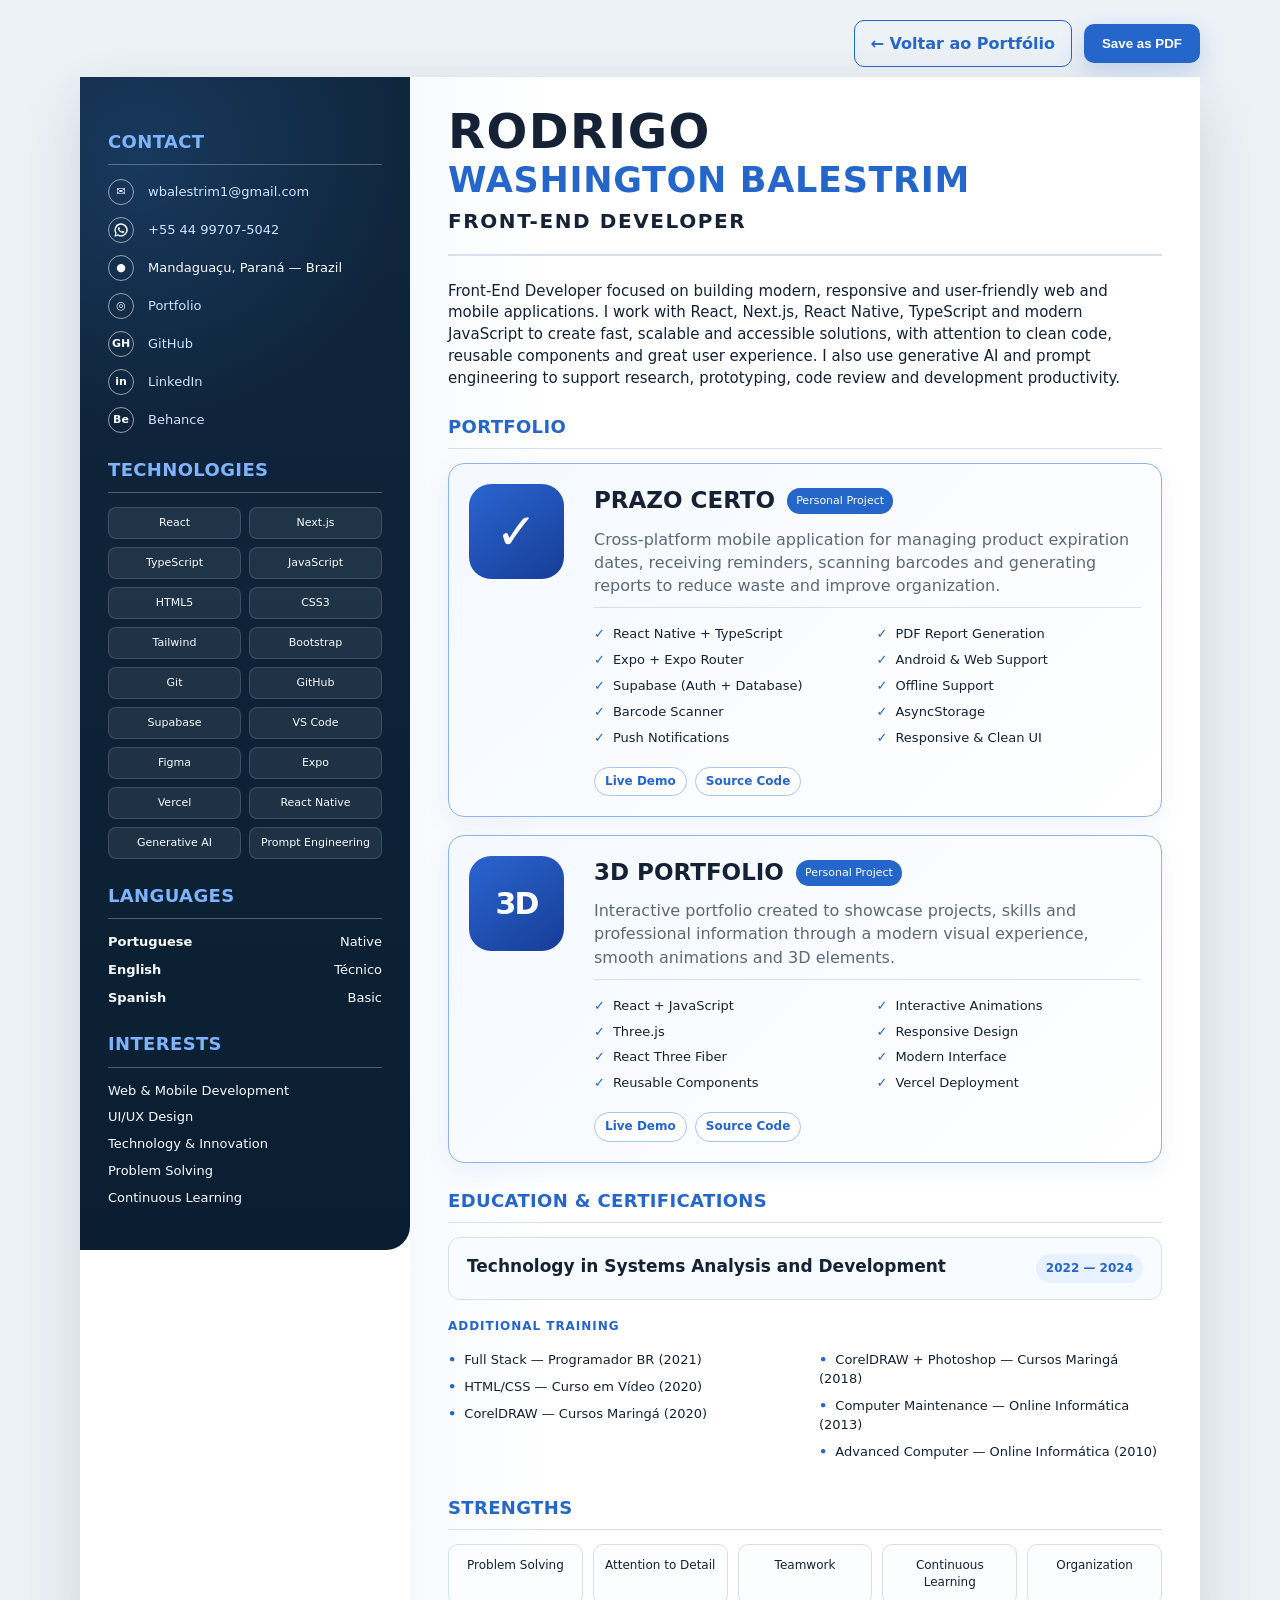
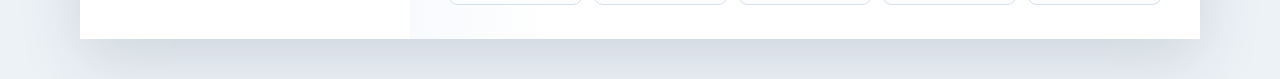
==== index.html @ d72c6411 "Remove university name from education" ====
<!DOCTYPE html>
<html lang="en">
<head>
  <meta charset="UTF-8" />
  <meta name="viewport" content="width=device-width, initial-scale=1.0" />
  <meta name="description" content="Rodrigo Washington Balestrim - Front-End Developer Resume" />
  <title>Rodrigo Balestrim | Front-End Developer</title>
  <link rel="stylesheet" href="style.css" />
</head>
<body>
  <div class="toolbar no-print">
    <a class="portfolio-back" href="https://portfolio-3d-eight-nu.vercel.app/#projetos">
      ← Voltar ao Portfólio
    </a>
    <button id="printBtn" type="button" aria-label="Save resume as PDF">
      Save as PDF
    </button>
  </div>

  <main class="resume" id="resume">
    <aside class="sidebar">
      <section class="side-section">
        <h2>Contact</h2>
        <ul class="contact-list">
          <li>
            <span class="icon">✉</span>
            <a href="mailto:wbalestrim1@gmail.com">wbalestrim1@gmail.com</a>
          </li>
          <li>
            <a class="icon whatsapp-icon" href="https://wa.me/5544997075042" target="_blank" rel="noopener noreferrer" aria-label="Chat on WhatsApp"><svg viewBox="0 0 24 24" aria-hidden="true"><path d="M12 2a9.84 9.84 0 0 0-8.45 14.88L2 22l5.25-1.5A9.91 9.91 0 1 0 12 2Zm0 17.8a7.8 7.8 0 0 1-3.98-1.08l-.29-.17-3.11.89.91-3.03-.19-.3A7.8 7.8 0 1 1 12 19.8Zm4.28-5.84c-.23-.12-1.39-.69-1.61-.76-.21-.08-.37-.12-.52.12-.16.23-.61.76-.75.92-.13.16-.27.18-.5.06-.24-.12-.99-.36-1.88-1.16a7.05 7.05 0 0 1-1.3-1.61c-.14-.24-.02-.36.1-.48.11-.1.24-.27.35-.41.12-.14.16-.24.24-.4.08-.15.04-.29-.02-.4-.06-.12-.53-1.27-.72-1.74-.19-.46-.38-.4-.52-.41h-.45c-.16 0-.41.06-.63.29-.21.23-.82.8-.82 1.95s.84 2.26.95 2.42c.12.16 1.65 2.52 4 3.54.56.24 1 .39 1.34.5.56.18 1.07.15 1.47.09.45-.07 1.39-.57 1.59-1.12.19-.55.19-1.02.13-1.12-.05-.1-.21-.16-.45-.28Z"/></svg></a>
            <a href="https://wa.me/5544997075042" target="_blank" rel="noopener noreferrer">+55 44 99707-5042</a>
          </li>
          <li>
            <span class="icon">●</span>
            <span>Mandaguaçu, Paraná — Brazil</span>
          </li>
          <li>
            <span class="icon">◎</span>
            <a href="https://portfolio-3d-eight-nu.vercel.app" target="_blank" rel="noopener noreferrer">Portfolio</a>
          </li>
          <li>
            <span class="icon">GH</span>
            <a href="https://github.com/RodrigoBalestrim" target="_blank" rel="noopener noreferrer">GitHub</a>
          </li>
          <li>
            <span class="icon">in</span>
            <a href="https://linkedin.com/in/rodrigo-balestrim" target="_blank" rel="noopener noreferrer">LinkedIn</a>
          </li>
          <li>
            <span class="icon">Be</span>
            <a href="https://behance.net/rodrigobalestr1" target="_blank" rel="noopener noreferrer">Behance</a>
          </li>
        </ul>
      </section>

      <section class="side-section">
        <h2>Technologies</h2>
        <div class="tech-grid">
          <span>React</span><span>Next.js</span><span>TypeScript</span><span>JavaScript</span>
          <span>HTML5</span><span>CSS3</span><span>Tailwind</span><span>Bootstrap</span>
          <span>Git</span><span>GitHub</span><span>Supabase</span><span>VS Code</span>
          <span>Figma</span><span>Expo</span><span>Vercel</span><span>React Native</span>
          <span>Generative AI</span><span>Prompt Engineering</span>
        </div>
      </section>

      <section class="side-section compact">
        <h2>Languages</h2>
        <p><strong>Portuguese</strong><span>Native</span></p>
        <p><strong>English</strong><span>Técnico</span></p>
        <p><strong>Spanish</strong><span>Basic</span></p>
      </section>

      <section class="side-section compact">
        <h2>Interests</h2>
        <ul class="plain-list">
          <li>Web & Mobile Development</li>
          <li>UI/UX Design</li>
          <li>Technology & Innovation</li>
          <li>Problem Solving</li>
          <li>Continuous Learning</li>
        </ul>
      </section>
    </aside>

    <section class="content">
      <header class="hero">
        <p class="first-name">RODRIGO</p>
        <h1>WASHINGTON BALESTRIM</h1>
        <p class="role">FRONT-END DEVELOPER</p>
      </header>

      <section class="main-section summary">
        <p>
          Front-End Developer focused on building modern, responsive and user-friendly web and mobile
          applications. I work with React, Next.js, React Native, TypeScript and modern JavaScript to create
          fast, scalable and accessible solutions, with attention to clean code, reusable components and
          great user experience. I also use generative AI and prompt engineering to support research,
          prototyping, code review and development productivity.
        </p>
      </section>

      <section class="main-section">
        <h2>Portfolio</h2>
        <div class="portfolio-grid">
        <article class="project-card">
          <div class="project-icon" aria-hidden="true">✓</div>
          <div class="project-body">
            <div class="project-title-row">
              <h3>Prazo Certo</h3>
              <span>Personal Project</span>
            </div>
            <p>
              Cross-platform mobile application for managing product expiration dates, receiving reminders,
              scanning barcodes and generating reports to reduce waste and improve organization.
            </p>
            <div class="feature-columns">
              <ul>
                <li>React Native + TypeScript</li>
                <li>Expo + Expo Router</li>
                <li>Supabase (Auth + Database)</li>
                <li>Barcode Scanner</li>
                <li>Push Notifications</li>
              </ul>
              <ul>
                <li>PDF Report Generation</li>
                <li>Android & Web Support</li>
                <li>Offline Support</li>
                <li>AsyncStorage</li>
                <li>Responsive & Clean UI</li>
              </ul>
            </div>
            <div class="project-links" aria-label="Prazo Certo project links">
              <a href="https://prazo-certo.expo.app" target="_blank" rel="noopener noreferrer">Live Demo</a>
              <a href="https://github.com/RodrigoBalestrim/prazo-certo-app" target="_blank" rel="noopener noreferrer">Source Code</a>
            </div>
          </div>
        </article>
        <article class="project-card">
          <div class="project-icon project-icon-portfolio" aria-hidden="true">3D</div>
          <div class="project-body">
            <div class="project-title-row">
              <h3>3D Portfolio</h3>
              <span>Personal Project</span>
            </div>
            <p>
              Interactive portfolio created to showcase projects, skills and professional information through a modern visual experience, smooth animations and 3D elements.
            </p>
            <div class="feature-columns">
              <ul>
                <li>React + JavaScript</li>
                <li>Three.js</li>
                <li>React Three Fiber</li>
                <li>Reusable Components</li>
              </ul>
              <ul>
                <li>Interactive Animations</li>
                <li>Responsive Design</li>
                <li>Modern Interface</li>
                <li>Vercel Deployment</li>
              </ul>
            </div>
            <div class="project-links" aria-label="3D Portfolio project links">
              <a href="https://portfolio-3d-eight-nu.vercel.app" target="_blank" rel="noopener noreferrer">Live Demo</a>
              <a href="https://github.com/RodrigoBalestrim/portfolio-rodrigo-balestrim" target="_blank" rel="noopener noreferrer">Source Code</a>
            </div>
          </div>
        </article>
        </div>
      </section>

      <section class="main-section">
        <h2>Education &amp; Certifications</h2>
        <div class="education-row">
          <div>
            <h3>Technology in Systems Analysis and Development</h3>
          </div>
          <span>2022 — 2024</span>
        </div>
        <h3 class="cert-subtitle">Additional Training</h3>
        <div class="cert-grid">
          <ul>
            <li>Full Stack — Programador BR (2021)</li>
            <li>HTML/CSS — Curso em Vídeo (2020)</li>
            <li>CorelDRAW — Cursos Maringá (2020)</li>
          </ul>
          <ul>
            <li>CorelDRAW + Photoshop — Cursos Maringá (2018)</li>
            <li>Computer Maintenance — Online Informática (2013)</li>
            <li>Advanced Computer — Online Informática (2010)</li>
          </ul>
        </div>
      </section>

      <section class="main-section">
        <h2>Strengths</h2>
        <div class="strengths">
          <span>Problem Solving</span>
          <span>Attention to Detail</span>
          <span>Teamwork</span>
          <span>Continuous Learning</span>
          <span>Organization</span>
        </div>
      </section>
    </section>
  </main>

  <script src="script.js"></script>
</body>
</html>
---- style.css ----
* {
  box-sizing: border-box;
}

:root {
  --navy: #10263d;
  --navy-2: #0b1e31;
  --blue: #2466c9;
  --blue-soft: #7fb3ff;
  --text: #152235;
  --muted: #5d6878;
  --line: #d7e0ea;
  --paper: #ffffff;
  --page-bg: #edf2f7;
}

html {
  scroll-behavior: smooth;
}

body {
  margin: 0;
  background: var(--page-bg);
  color: var(--text);
  font-family: Inter, ui-sans-serif, system-ui, -apple-system, BlinkMacSystemFont, "Segoe UI", sans-serif;
  line-height: 1.45;
}

a {
  color: inherit;
}

.toolbar {
  width: min(1120px, calc(100% - 32px));
  margin: 20px auto 10px;
  display: flex;
  align-items: center;
  gap: 12px;
  justify-content: flex-end;
}

.portfolio-back {
  border: 1px solid var(--blue);
  border-radius: 10px;
  color: var(--blue);
  font-weight: 700;
  padding: 11px 16px;
  text-decoration: none;
  transition: background .2s ease, color .2s ease, transform .2s ease;
}

.portfolio-back:hover {
  background: var(--blue);
  color: #fff;
  transform: translateY(-2px);
}

.toolbar button {
  border: 0;
  border-radius: 10px;
  background: var(--blue);
  color: #fff;
  font-weight: 700;
  padding: 12px 18px;
  cursor: pointer;
  box-shadow: 0 8px 24px rgba(36, 102, 201, .22);
}

.resume {
  width: min(1120px, calc(100% - 32px));
  margin: 0 auto 40px;
  background: var(--paper);
  display: grid;
  grid-template-columns: 330px 1fr;
  box-shadow: 0 20px 60px rgba(19, 39, 66, .14);
  overflow: hidden;
}

.sidebar {
  background:
    radial-gradient(circle at 18% 7%, rgba(53, 124, 210, .22), transparent 24%),
    linear-gradient(180deg, var(--navy), var(--navy-2));
  color: #f7fbff;
  padding: 28px 28px 34px;
}

@media screen and (min-width: 901px) {
  .sidebar {
    align-self: start;
    border-radius: 0 0 24px 0;
  }
}

.side-section {
  margin-top: 24px;
}

.side-section h2,
.main-section h2 {
  margin: 0 0 14px;
  font-size: 18px;
  letter-spacing: .02em;
  text-transform: uppercase;
  color: var(--blue-soft);
  border-bottom: 1px solid rgba(255,255,255,.28);
  padding-bottom: 9px;
}

.contact-list,
.plain-list,
.cert-grid ul,
.feature-columns ul {
  margin: 0;
  padding: 0;
  list-style: none;
}

.contact-list li {
  display: grid;
  grid-template-columns: 30px 1fr;
  gap: 10px;
  align-items: center;
  margin: 12px 0;
  font-size: 13px;
}

.contact-list a {
  color: #cfe2ff;
  text-decoration: none;
  word-break: break-word;
}

.contact-list a:hover {
  text-decoration: underline;
}

.icon {
  width: 26px;
  height: 26px;
  border: 1px solid rgba(255,255,255,.55);
  border-radius: 50%;
  display: grid;
  place-items: center;
  font-size: 11px;
  font-weight: 800;
}

.whatsapp-icon {
  color: inherit !important;
  text-decoration: none !important;
}

.whatsapp-icon svg {
  width: 16px;
  height: 16px;
  fill: currentColor;
}

.tech-grid {
  display: grid;
  grid-template-columns: repeat(2, 1fr);
  gap: 8px;
}

.tech-grid span {
  background: rgba(255,255,255,.08);
  border: 1px solid rgba(255,255,255,.14);
  border-radius: 8px;
  padding: 7px 8px;
  text-align: center;
  font-size: 11px;
}

.compact p {
  display: flex;
  justify-content: space-between;
  gap: 16px;
  margin: 9px 0;
  font-size: 13px;
}

.plain-list li {
  margin: 8px 0;
  font-size: 13px;
}

.content {
  padding: 32px 38px 34px;
  background:
    linear-gradient(90deg, rgba(36,102,201,.035), transparent 18%),
    #fff;
}

.hero {
  border-bottom: 2px solid var(--line);
  padding-bottom: 18px;
}

.hero .first-name {
  margin: 0;
  font-size: 48px;
  line-height: .95;
  font-weight: 900;
  letter-spacing: .03em;
}

.hero h1 {
  margin: 7px 0 3px;
  color: var(--blue);
  font-size: 35px;
  line-height: 1.05;
  letter-spacing: .02em;
}

.hero .role {
  margin: 8px 0 0;
  font-size: 20px;
  font-weight: 700;
  letter-spacing: .08em;
}

.main-section {
  margin-top: 25px;
}

.main-section h2 {
  color: var(--blue);
  border-bottom: 1px solid var(--line);
  padding-bottom: 8px;
}

.summary {
  font-size: 15px;
}

.timeline {
  border-left: 2px solid #b8c8dc;
  margin-left: 10px;
  padding-left: 24px;
}

.timeline article {
  position: relative;
  margin: 0 0 22px;
}

.timeline article::before {
  content: "";
  position: absolute;
  left: -31px;
  top: 5px;
  width: 11px;
  height: 11px;
  background: var(--blue);
  border-radius: 50%;
  box-shadow: 0 0 0 3px #fff;
}

.time-head,
.education-row {
  display: flex;
  justify-content: space-between;
  gap: 20px;
  align-items: flex-start;
}

.education-row {
  border: 1px solid var(--line);
  border-radius: 12px;
  background: #f8fbff;
  padding: 16px 18px;
}

.time-head h3,
.education-row h3 {
  margin: 0;
  font-size: 17px;
}

.time-head strong,
.education-row strong {
  display: inline-block;
  margin-top: 3px;
  color: var(--blue);
}

.time-head > span,
.education-row > span {
  white-space: nowrap;
  color: #2f3c4f;
}

.education-row > span {
  border-radius: 999px;
  background: #e8f1ff;
  color: var(--blue);
  font-size: 12px;
  font-weight: 700;
  padding: 6px 10px;
}

.timeline p {
  margin: 7px 0 0;
  color: var(--muted);
}

.portfolio-grid {
  display: grid;
  gap: 18px;
}

.project-card {
  border: 1px solid #8db3ef;
  background: linear-gradient(135deg, #f4f8ff, #ffffff);
  border-radius: 16px;
  padding: 20px;
  display: grid;
  grid-template-columns: 105px 1fr;
  gap: 20px;
  box-shadow: 0 8px 24px rgba(36,102,201,.08);
  transition: transform .2s ease, box-shadow .2s ease;
}

.project-card:hover {
  transform: translateY(-2px);
  box-shadow: 0 12px 30px rgba(36,102,201,.14);
}

.project-icon {
  width: 95px;
  height: 95px;
  border-radius: 22px;
  display: grid;
  place-items: center;
  background: linear-gradient(145deg, #2b65d0, #163d97);
  color: #fff;
  font-size: 50px;
  font-weight: 900;
}

.project-icon-portfolio {
  font-size: 30px;
  letter-spacing: -.06em;
}

.project-title-row {
  display: flex;
  align-items: center;
  gap: 12px;
}

.project-title-row h3 {
  margin: 0;
  font-size: 23px;
  text-transform: uppercase;
}

.project-title-row span {
  background: var(--blue);
  color: #fff;
  font-size: 11px;
  padding: 5px 9px;
  border-radius: 999px;
  white-space: nowrap;
}

.project-body > p {
  margin: 10px 0;
  color: var(--muted);
}

.feature-columns {
  display: grid;
  grid-template-columns: 1fr 1fr;
  gap: 18px;
  border-top: 1px solid var(--line);
  padding-top: 10px;
}

.feature-columns li {
  margin: 7px 0;
  font-size: 13px;
}

.feature-columns li::before {
  content: "✓";
  color: var(--blue);
  font-weight: 900;
  margin-right: 8px;
}

.project-links {
  display: flex;
  flex-wrap: wrap;
  gap: 8px;
  margin-top: 12px;
}

.project-links a {
  color: var(--blue);
  font-weight: 700;
  text-decoration: none;
  overflow-wrap: anywhere;
  border: 1px solid #a9c6f3;
  border-radius: 999px;
  padding: 5px 10px;
  font-size: 12px;
  background: #fff;
}

.project-links a:hover {
  color: #fff;
  background: var(--blue);
  border-color: var(--blue);
}

.cert-grid {
  display: grid;
  grid-template-columns: 1fr 1fr;
  gap: 28px;
}

.cert-subtitle {
  margin: 18px 0 8px;
  color: var(--blue);
  font-size: 12px;
  letter-spacing: .08em;
  text-transform: uppercase;
}

.cert-grid li {
  margin: 8px 0;
  font-size: 13px;
}

.cert-grid li::before {
  content: "•";
  color: var(--blue);
  font-weight: 900;
  margin-right: 8px;
}

.strengths {
  display: grid;
  grid-template-columns: repeat(5, 1fr);
  gap: 10px;
}

.strengths span {
  border: 1px solid var(--line);
  border-radius: 10px;
  padding: 12px 8px;
  text-align: center;
  font-size: 12px;
  background: #fbfdff;
}

@media (max-width: 900px) {
  .resume {
    grid-template-columns: 1fr;
  }

  .sidebar {
    padding-bottom: 28px;
  }

  .content {
    padding: 28px 24px;
  }

  .strengths {
    grid-template-columns: repeat(2, 1fr);
  }
}

@media (max-width: 620px) {
  .resume,
  .toolbar {
    width: 100%;
    margin: 0;
  }

  .toolbar {
    padding: 10px;
    gap: 8px;
  }

  .portfolio-back,
  .toolbar button {
    flex: 1;
    padding: 10px 8px;
    text-align: center;
  }

  .hero .first-name {
    font-size: 38px;
  }

  .hero h1 {
    font-size: 28px;
  }

  .time-head,
  .education-row,
  .project-title-row {
    flex-direction: column;
    align-items: flex-start;
  }

  .project-card {
    grid-template-columns: 1fr;
  }

  .project-icon {
    width: 76px;
    height: 76px;
    border-radius: 18px;
  }

  .feature-columns,
  .cert-grid {
    grid-template-columns: 1fr;
  }
}

@media print {
  @page {
    size: A4;
    margin: 0;
  }

  * {
    -webkit-print-color-adjust: exact;
    print-color-adjust: exact;
  }

  body {
    background: #fff;
  }

  .no-print {
    display: none !important;
  }

  .resume {
    width: 210mm;
    height: 297mm;
    margin: 0;
    box-shadow: none;
    grid-template-columns: 58mm 1fr;
    overflow: hidden;
  }

  .sidebar {
    align-self: start;
    border-radius: 0 0 4mm 0;
    padding: 7mm 5mm 5mm;
  }

  .content {
    padding: 7mm 8mm 5mm;
  }

  .side-section {
    margin-top: 3.2mm;
  }

  .side-section h2,
  .main-section h2 {
    margin-bottom: 2mm;
    padding-bottom: 1.2mm;
    font-size: 8pt;
  }

  .contact-list li,
  .plain-list li,
  .compact p,
  .tech-grid span {
    font-size: 5.8pt;
  }

  .contact-list li {
    grid-template-columns: 5mm 1fr;
    gap: 1.5mm;
    margin: 1.4mm 0;
  }

  .icon {
    width: 4.5mm;
    height: 4.5mm;
    font-size: 5pt;
  }

  .whatsapp-icon svg {
    width: 2.8mm;
    height: 2.8mm;
  }

  .tech-grid {
    gap: 1mm;
  }

  .tech-grid span {
    border-radius: 1.5mm;
    padding: 1mm .8mm;
  }

  .compact p,
  .plain-list li {
    margin: 1.1mm 0;
  }

  .hero .first-name {
    font-size: 23pt;
  }

  .hero h1 {
    margin: 1mm 0 .5mm;
    font-size: 18pt;
  }

  .hero .role {
    margin-top: 1mm;
    font-size: 9pt;
  }

  .hero {
    padding-bottom: 3mm;
  }

  .summary,
  .timeline p,
  .project-body > p {
    font-size: 6.4pt;
  }

  .main-section {
    margin-top: 3.2mm;
    break-inside: avoid;
  }

  .timeline article {
    margin-bottom: 4mm;
  }

  .project-card {
    padding: 2.5mm;
    grid-template-columns: 17mm 1fr;
    gap: 2.5mm;
    border-radius: 3mm;
  }

  .portfolio-grid {
    gap: 2.5mm;
  }

  .project-card:hover {
    transform: none;
    box-shadow: 0 8px 24px rgba(36,102,201,.08);
  }

  .project-icon {
    width: 16mm;
    height: 16mm;
    border-radius: 3.5mm;
    font-size: 17pt;
  }

  .project-icon-portfolio {
    font-size: 12pt;
  }

  .project-title-row h3 {
    font-size: 9.5pt;
  }

  .project-title-row span {
    padding: .8mm 1.5mm;
    font-size: 5.5pt;
  }

  .project-body > p {
    margin: 1.5mm 0;
  }

  .project-links {
    gap: 1mm;
    margin-top: 1.5mm;
  }

  .project-links a {
    padding: .7mm 1.5mm;
    font-size: 5.5pt;
  }

  .feature-columns {
    gap: 2.5mm;
    padding-top: 1.2mm;
  }

  .feature-columns li,
  .cert-grid li {
    font-size: 5.8pt;
    margin: .8mm 0;
  }

  .feature-columns li::before,
  .cert-grid li::before {
    margin-right: 1mm;
  }

  .education-row h3,
  .time-head h3 {
    font-size: 8pt;
  }

  .education-row,
  .time-head,
  .cert-grid {
    font-size: 6.4pt;
  }

  .education-row {
    border-radius: 2mm;
    padding: 2mm 2.5mm;
  }

  .education-row > span {
    font-size: 5.8pt;
    padding: 1mm 1.5mm;
  }

  .cert-subtitle {
    margin: 2.5mm 0 1mm;
    font-size: 6pt;
  }

  .cert-grid {
    gap: 4mm;
  }

  .strengths span {
    border-radius: 1.5mm;
    font-size: 5.5pt;
    padding: 1.5mm .8mm;
  }
}
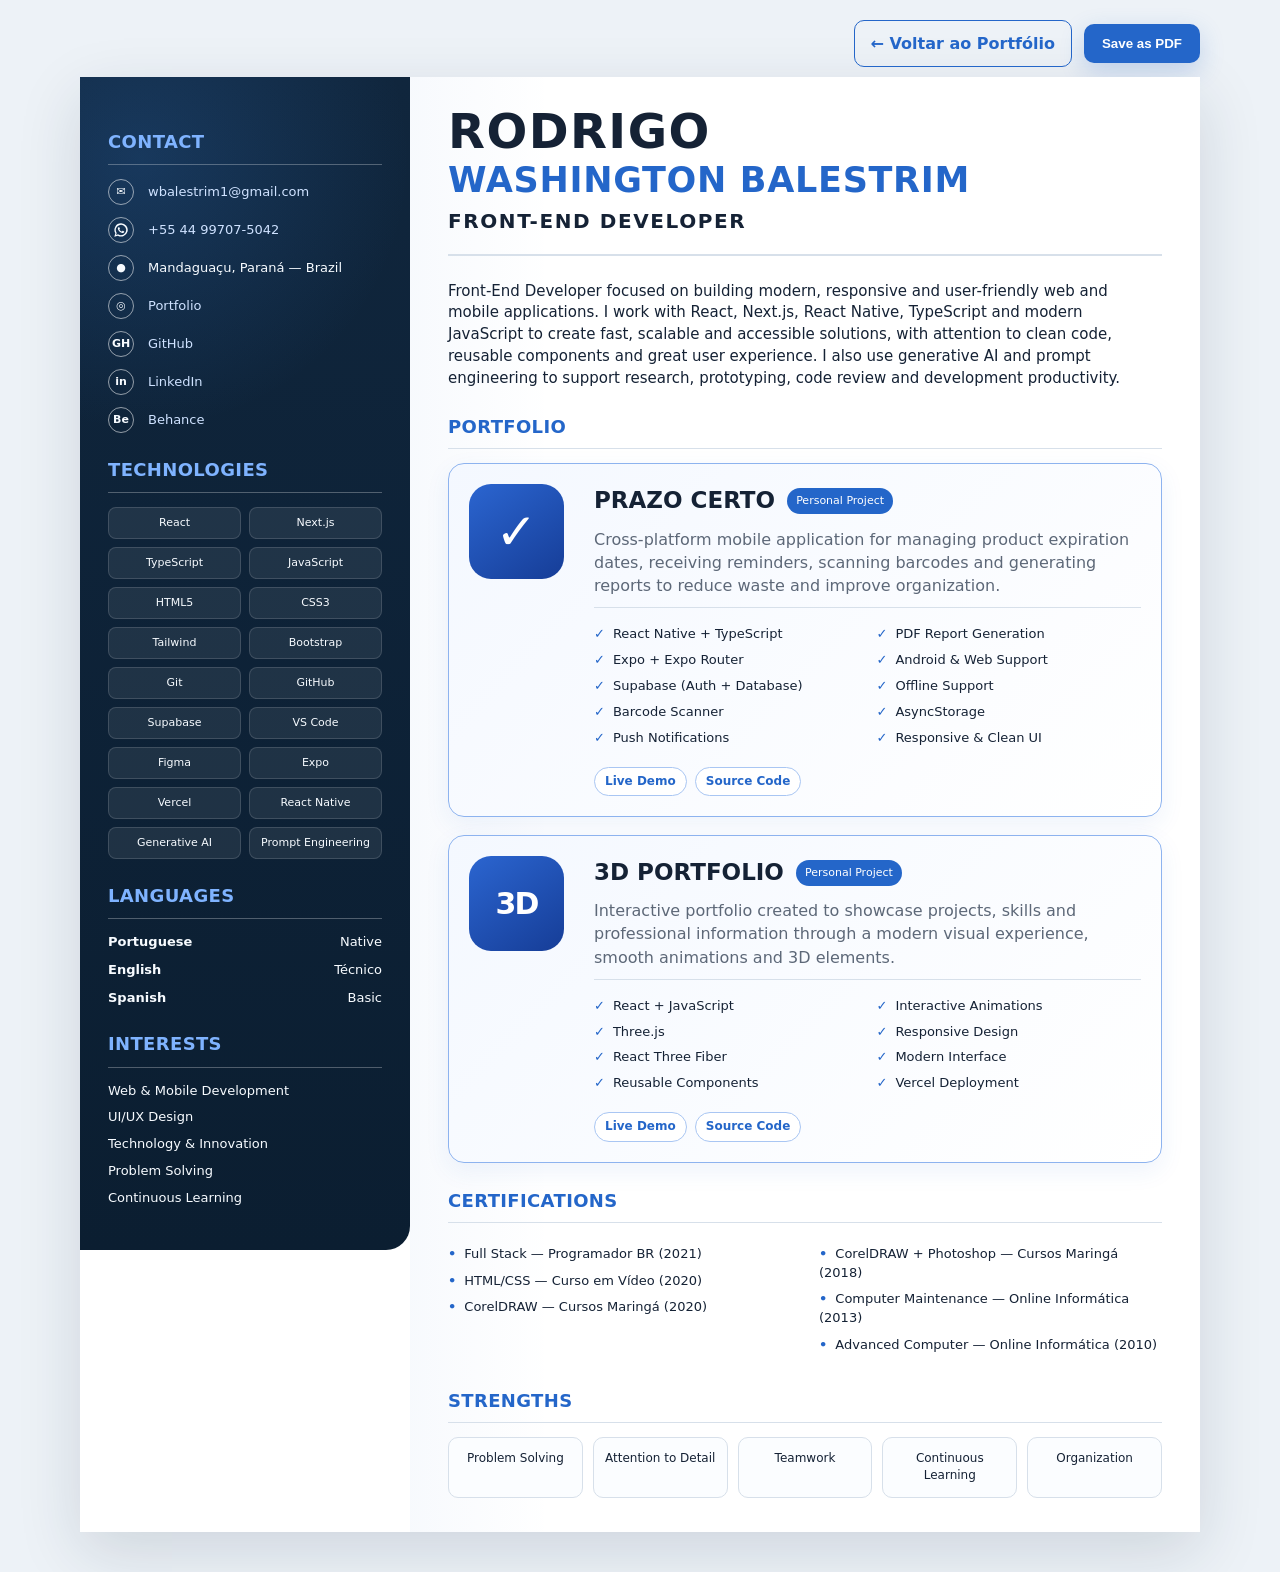
==== commit fbfb7dee: "Remove academic education from resume" ====
--- a/index.html
+++ b/index.html
@@ -170,14 +170,7 @@
       </section>
 
       <section class="main-section">
-        <h2>Education &amp; Certifications</h2>
-        <div class="education-row">
-          <div>
-            <h3>Technology in Systems Analysis and Development</h3>
-          </div>
-          <span>2022 — 2024</span>
-        </div>
-        <h3 class="cert-subtitle">Additional Training</h3>
+        <h2>Certifications</h2>
         <div class="cert-grid">
           <ul>
             <li>Full Stack — Programador BR (2021)</li>
--- a/style.css
+++ b/style.css
@@ -256,47 +256,27 @@
   box-shadow: 0 0 0 3px #fff;
 }
 
-.time-head,
-.education-row {
+.time-head {
   display: flex;
   justify-content: space-between;
   gap: 20px;
   align-items: flex-start;
 }
 
-.education-row {
-  border: 1px solid var(--line);
-  border-radius: 12px;
-  background: #f8fbff;
-  padding: 16px 18px;
-}
-
-.time-head h3,
-.education-row h3 {
+.time-head h3 {
   margin: 0;
   font-size: 17px;
 }
 
-.time-head strong,
-.education-row strong {
+.time-head strong {
   display: inline-block;
   margin-top: 3px;
   color: var(--blue);
 }
 
-.time-head > span,
-.education-row > span {
+.time-head > span {
   white-space: nowrap;
   color: #2f3c4f;
-}
-
-.education-row > span {
-  border-radius: 999px;
-  background: #e8f1ff;
-  color: var(--blue);
-  font-size: 12px;
-  font-weight: 700;
-  padding: 6px 10px;
 }
 
 .timeline p {
@@ -420,14 +400,6 @@
   gap: 28px;
 }
 
-.cert-subtitle {
-  margin: 18px 0 8px;
-  color: var(--blue);
-  font-size: 12px;
-  letter-spacing: .08em;
-  text-transform: uppercase;
-}
-
 .cert-grid li {
   margin: 8px 0;
   font-size: 13px;
@@ -501,7 +473,6 @@
   }
 
   .time-head,
-  .education-row,
   .project-title-row {
     flex-direction: column;
     align-items: flex-start;
@@ -709,30 +680,13 @@
     margin-right: 1mm;
   }
 
-  .education-row h3,
   .time-head h3 {
     font-size: 8pt;
   }
 
-  .education-row,
   .time-head,
   .cert-grid {
     font-size: 6.4pt;
-  }
-
-  .education-row {
-    border-radius: 2mm;
-    padding: 2mm 2.5mm;
-  }
-
-  .education-row > span {
-    font-size: 5.8pt;
-    padding: 1mm 1.5mm;
-  }
-
-  .cert-subtitle {
-    margin: 2.5mm 0 1mm;
-    font-size: 6pt;
   }
 
   .cert-grid {
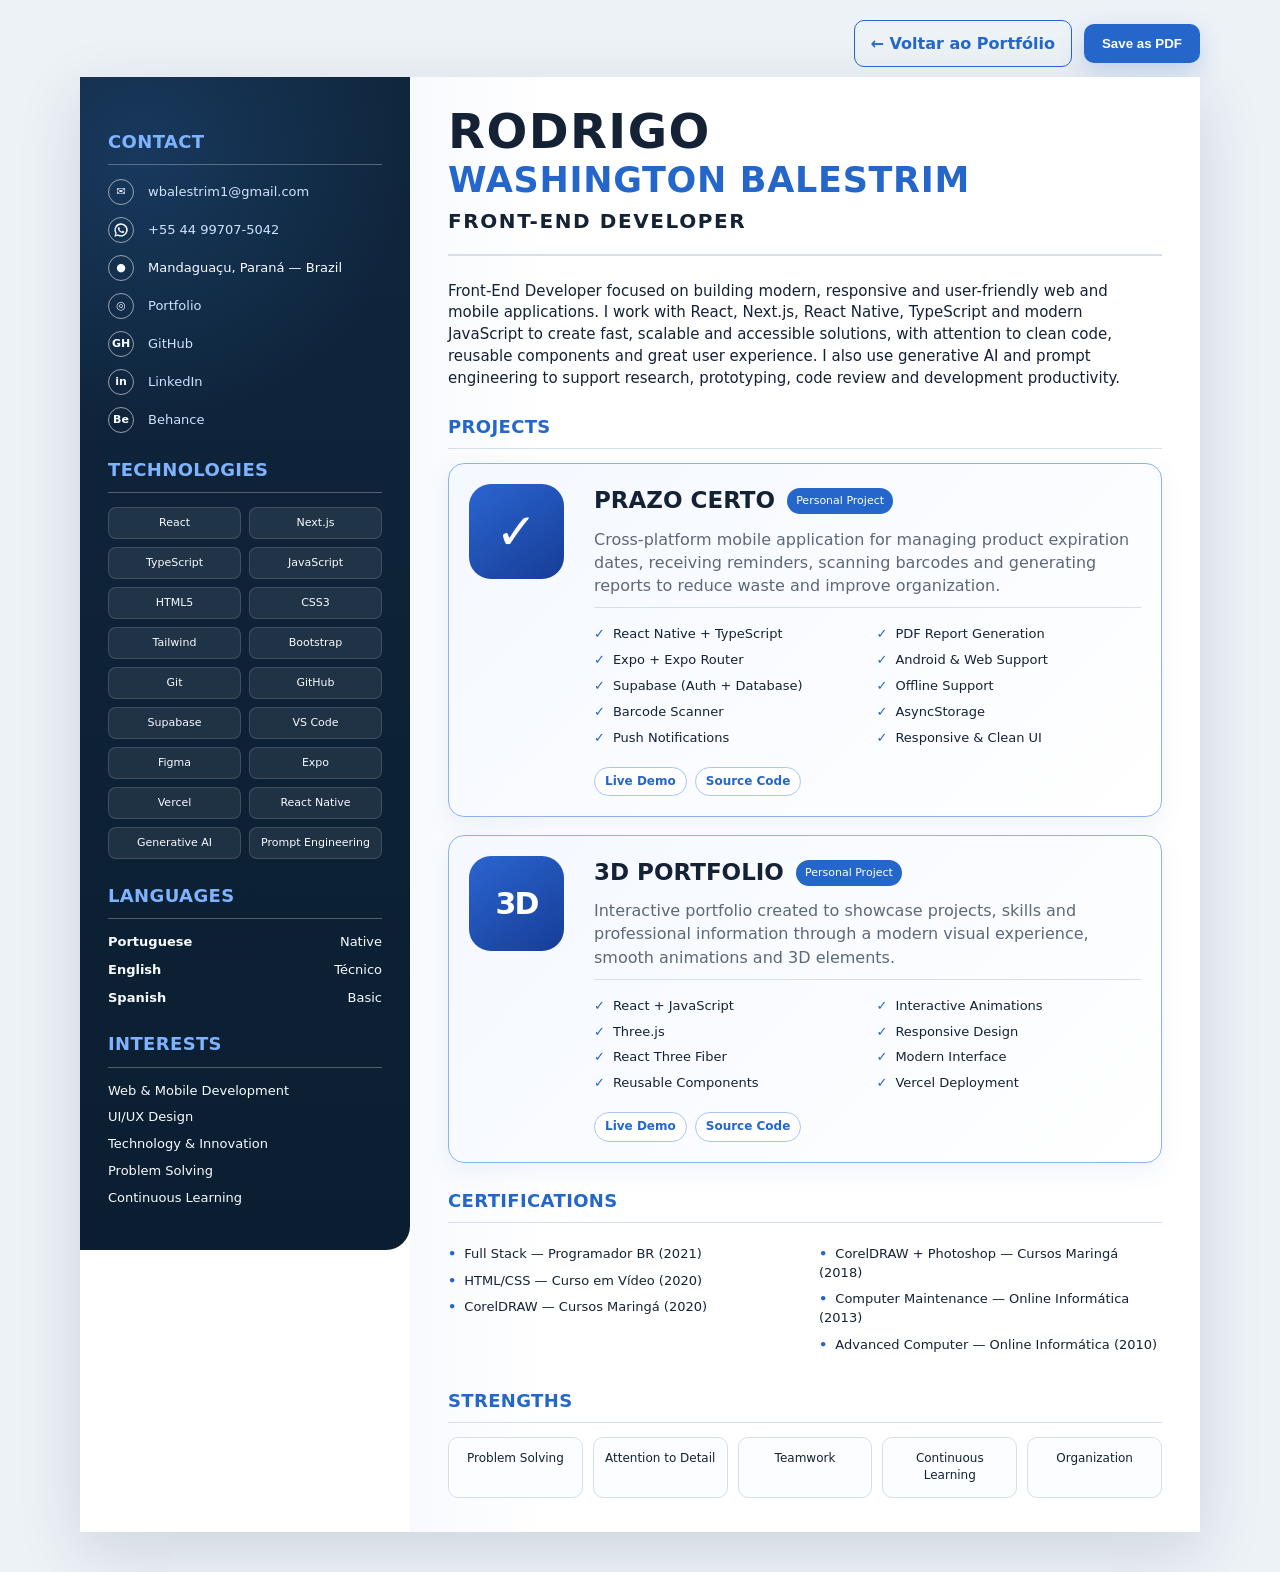
==== commit 082349b9: "Rename portfolio section to projects" ====
--- a/index.html
+++ b/index.html
@@ -101,7 +101,7 @@
       </section>
 
       <section class="main-section">
-        <h2>Portfolio</h2>
+        <h2>Projects</h2>
         <div class="portfolio-grid">
         <article class="project-card">
           <div class="project-icon" aria-hidden="true">✓</div>
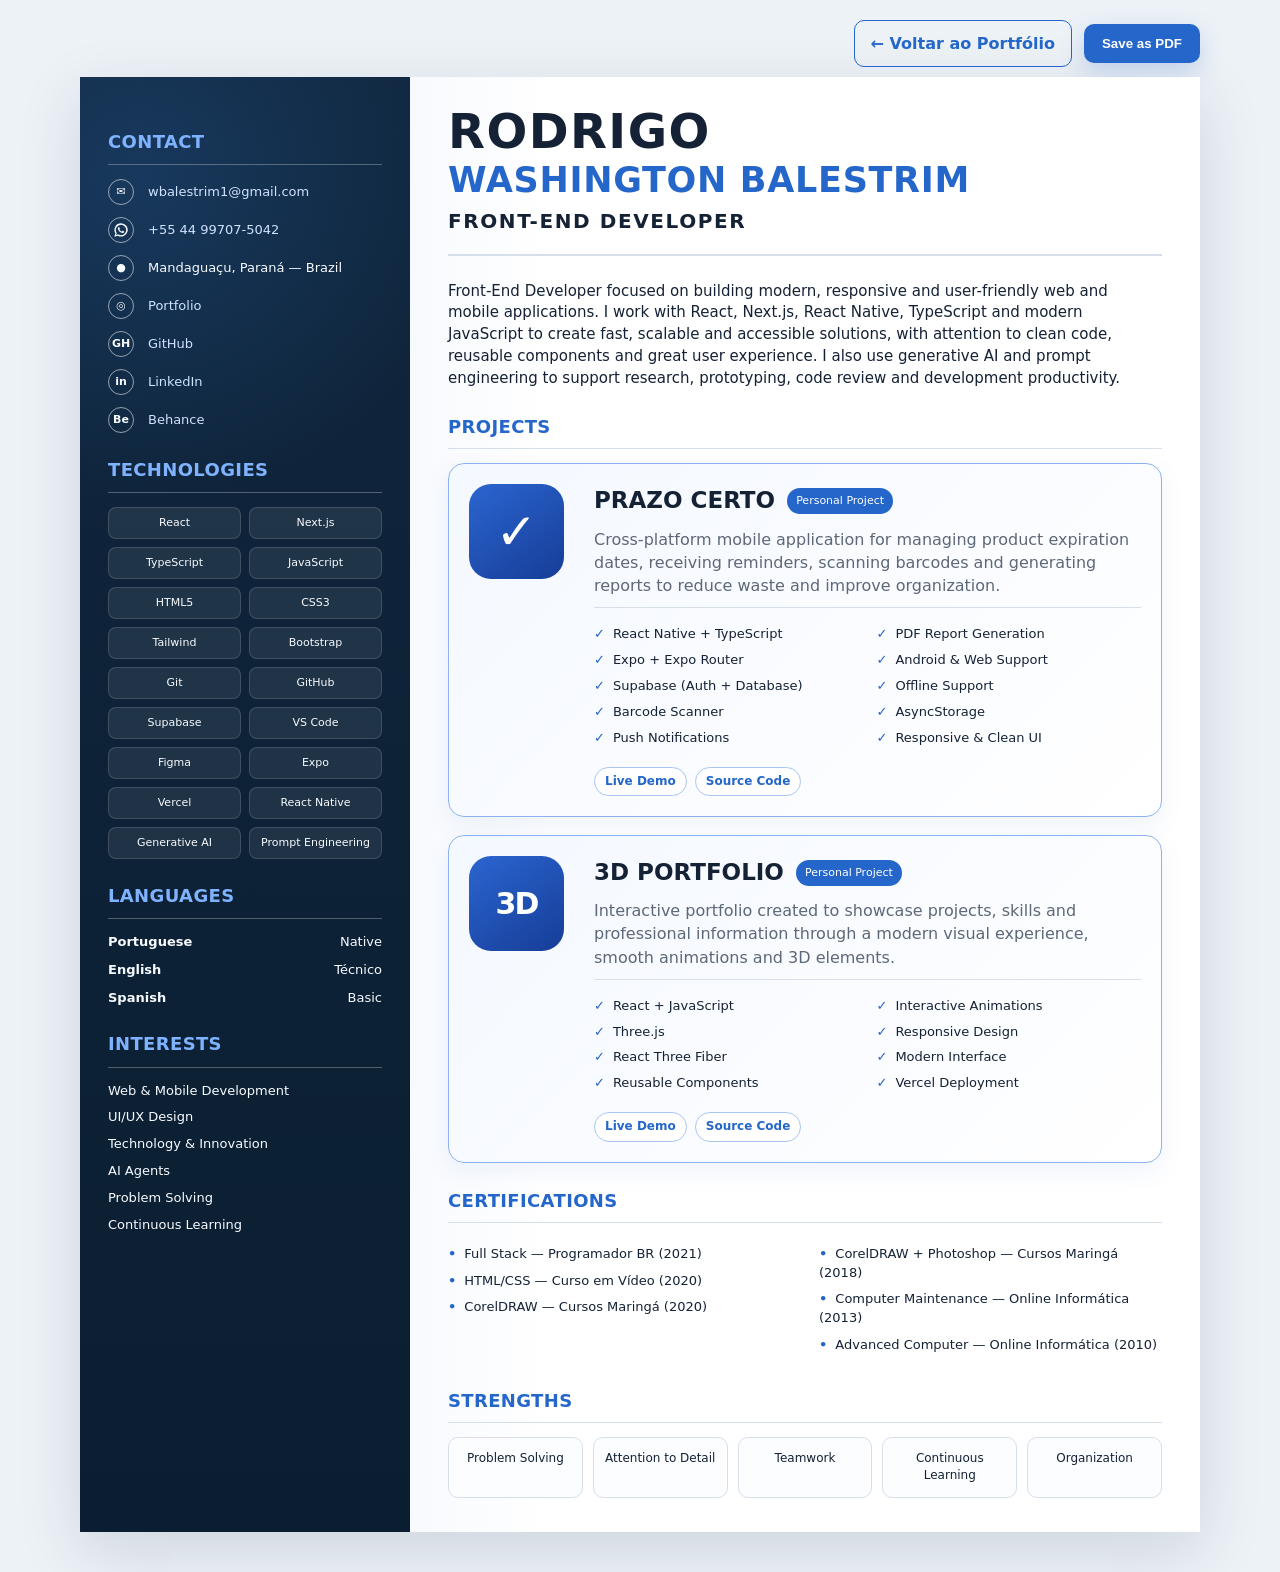
==== commit 84cab9f9: "Add AI agents to resume interests" ====
--- a/index.html
+++ b/index.html
@@ -77,6 +77,7 @@
           <li>Web & Mobile Development</li>
           <li>UI/UX Design</li>
           <li>Technology & Innovation</li>
+          <li>AI Agents</li>
           <li>Problem Solving</li>
           <li>Continuous Learning</li>
         </ul>
--- a/style.css
+++ b/style.css
@@ -84,13 +84,6 @@
   padding: 28px 28px 34px;
 }
 
-@media screen and (min-width: 901px) {
-  .sidebar {
-    align-self: start;
-    border-radius: 0 0 24px 0;
-  }
-}
-
 .side-section {
   margin-top: 24px;
 }
@@ -523,8 +516,6 @@
   }
 
   .sidebar {
-    align-self: start;
-    border-radius: 0 0 4mm 0;
     padding: 7mm 5mm 5mm;
   }
 
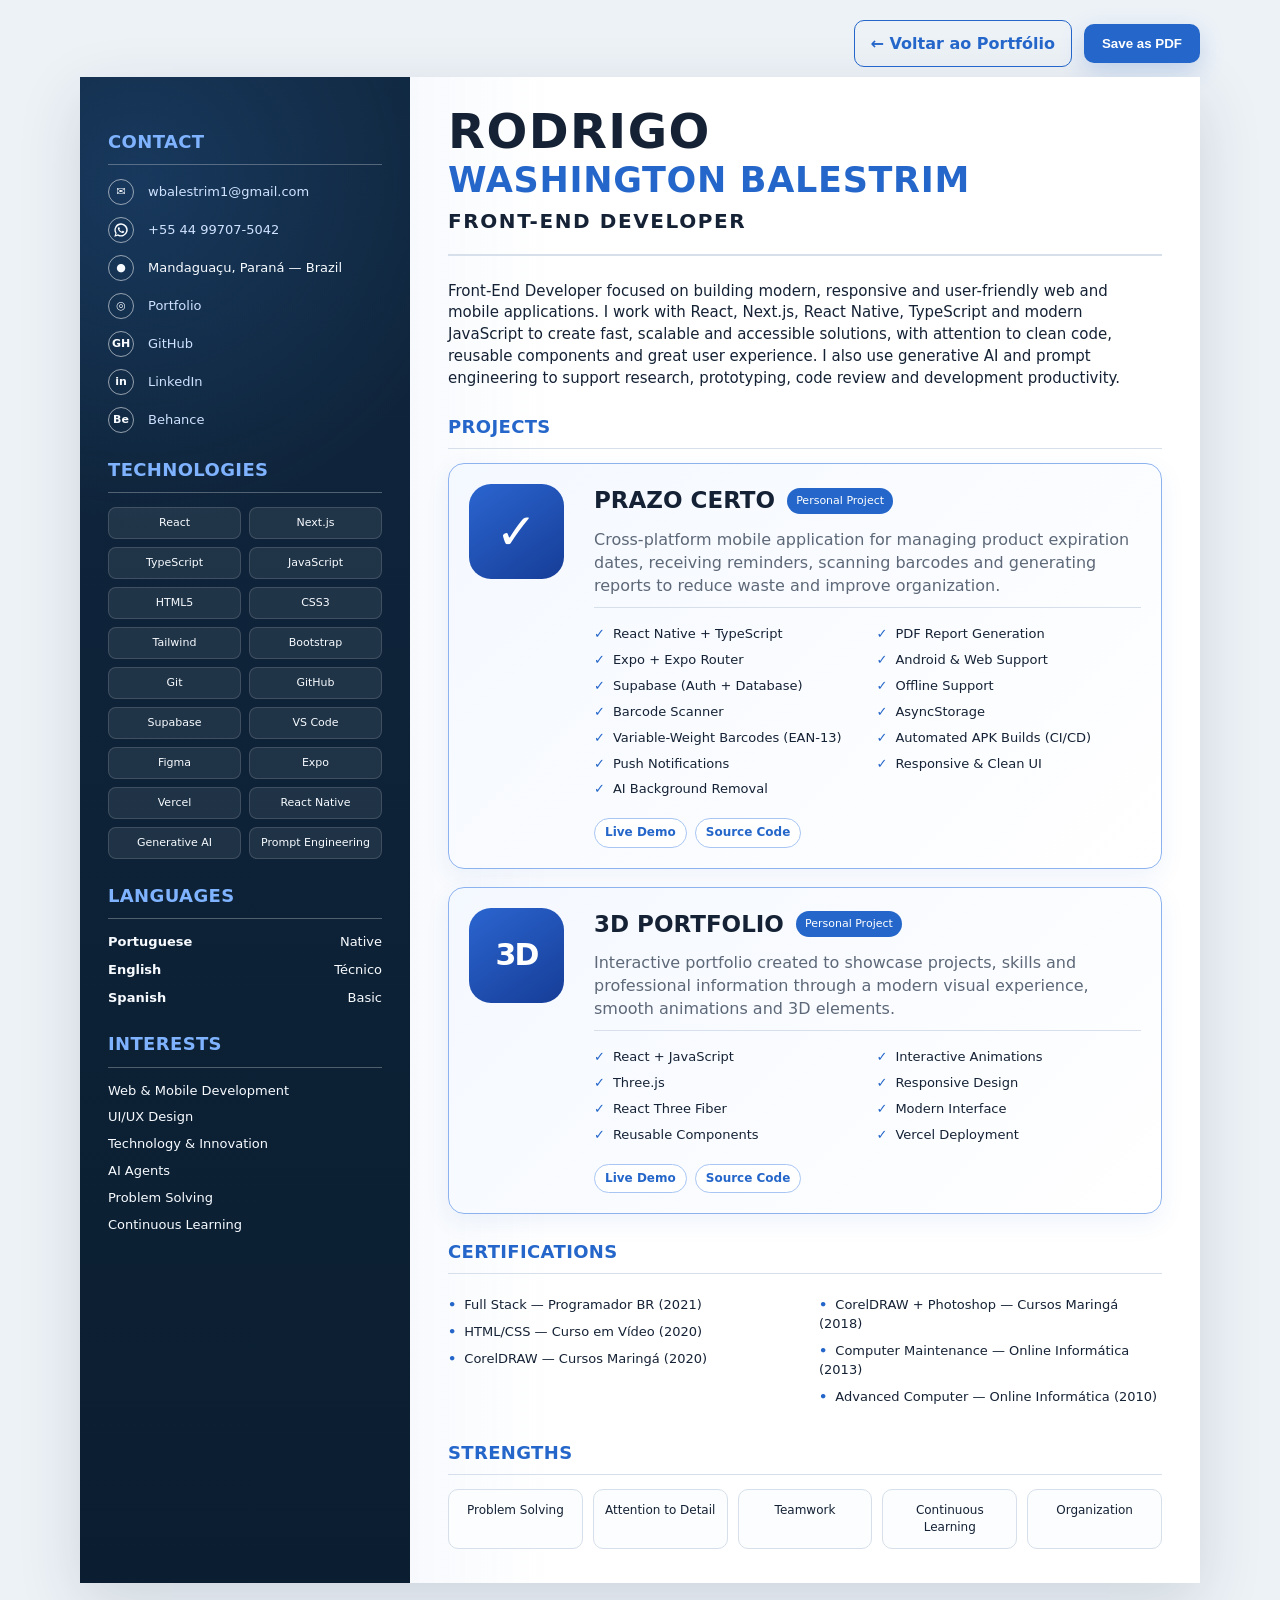
==== commit 5e967582: "Update Prazo Certo features: variable-weight barcode, AI background removal, CI/CD APK builds" ====
--- a/index.html
+++ b/index.html
@@ -5,7 +5,7 @@
   <meta name="viewport" content="width=device-width, initial-scale=1.0" />
   <meta name="description" content="Rodrigo Washington Balestrim - Front-End Developer Resume" />
   <title>Rodrigo Balestrim | Front-End Developer</title>
-  <link rel="stylesheet" href="style.css" />
+  <link rel="stylesheet" href="style.css?v=20260811" />
 </head>
 <body>
   <div class="toolbar no-print">
@@ -121,13 +121,16 @@
                 <li>Expo + Expo Router</li>
                 <li>Supabase (Auth + Database)</li>
                 <li>Barcode Scanner</li>
+                <li>Variable-Weight Barcodes (EAN-13)</li>
                 <li>Push Notifications</li>
+                <li>AI Background Removal</li>
               </ul>
               <ul>
                 <li>PDF Report Generation</li>
                 <li>Android & Web Support</li>
                 <li>Offline Support</li>
                 <li>AsyncStorage</li>
+                <li>Automated APK Builds (CI/CD)</li>
                 <li>Responsive & Clean UI</li>
               </ul>
             </div>
--- a/style.css
+++ b/style.css
@@ -507,12 +507,25 @@
   }
 
   .resume {
-    width: 210mm;
-    height: 297mm;
+    width: 152.2mm;
+    height: 215.2mm;
     margin: 0;
     box-shadow: none;
-    grid-template-columns: 58mm 1fr;
+    grid-template-columns: 42mm 1fr;
     overflow: hidden;
+    transform: scale(1.38);
+    transform-origin: top left;
+  }
+
+  .pt-br .resume {
+    width: 168mm;
+    height: 237.6mm;
+    grid-template-columns: 46.4mm 1fr;
+    transform: scale(1.25);
+  }
+
+  .pt-br .strengths {
+    grid-template-columns: repeat(6, 1fr);
   }
 
   .sidebar {
@@ -520,7 +533,7 @@
   }
 
   .content {
-    padding: 7mm 8mm 5mm;
+    padding: 6mm 7mm 3mm;
   }
 
   .side-section {
@@ -597,7 +610,7 @@
   }
 
   .main-section {
-    margin-top: 3.2mm;
+    margin-top: 1mm;
     break-inside: avoid;
   }
 
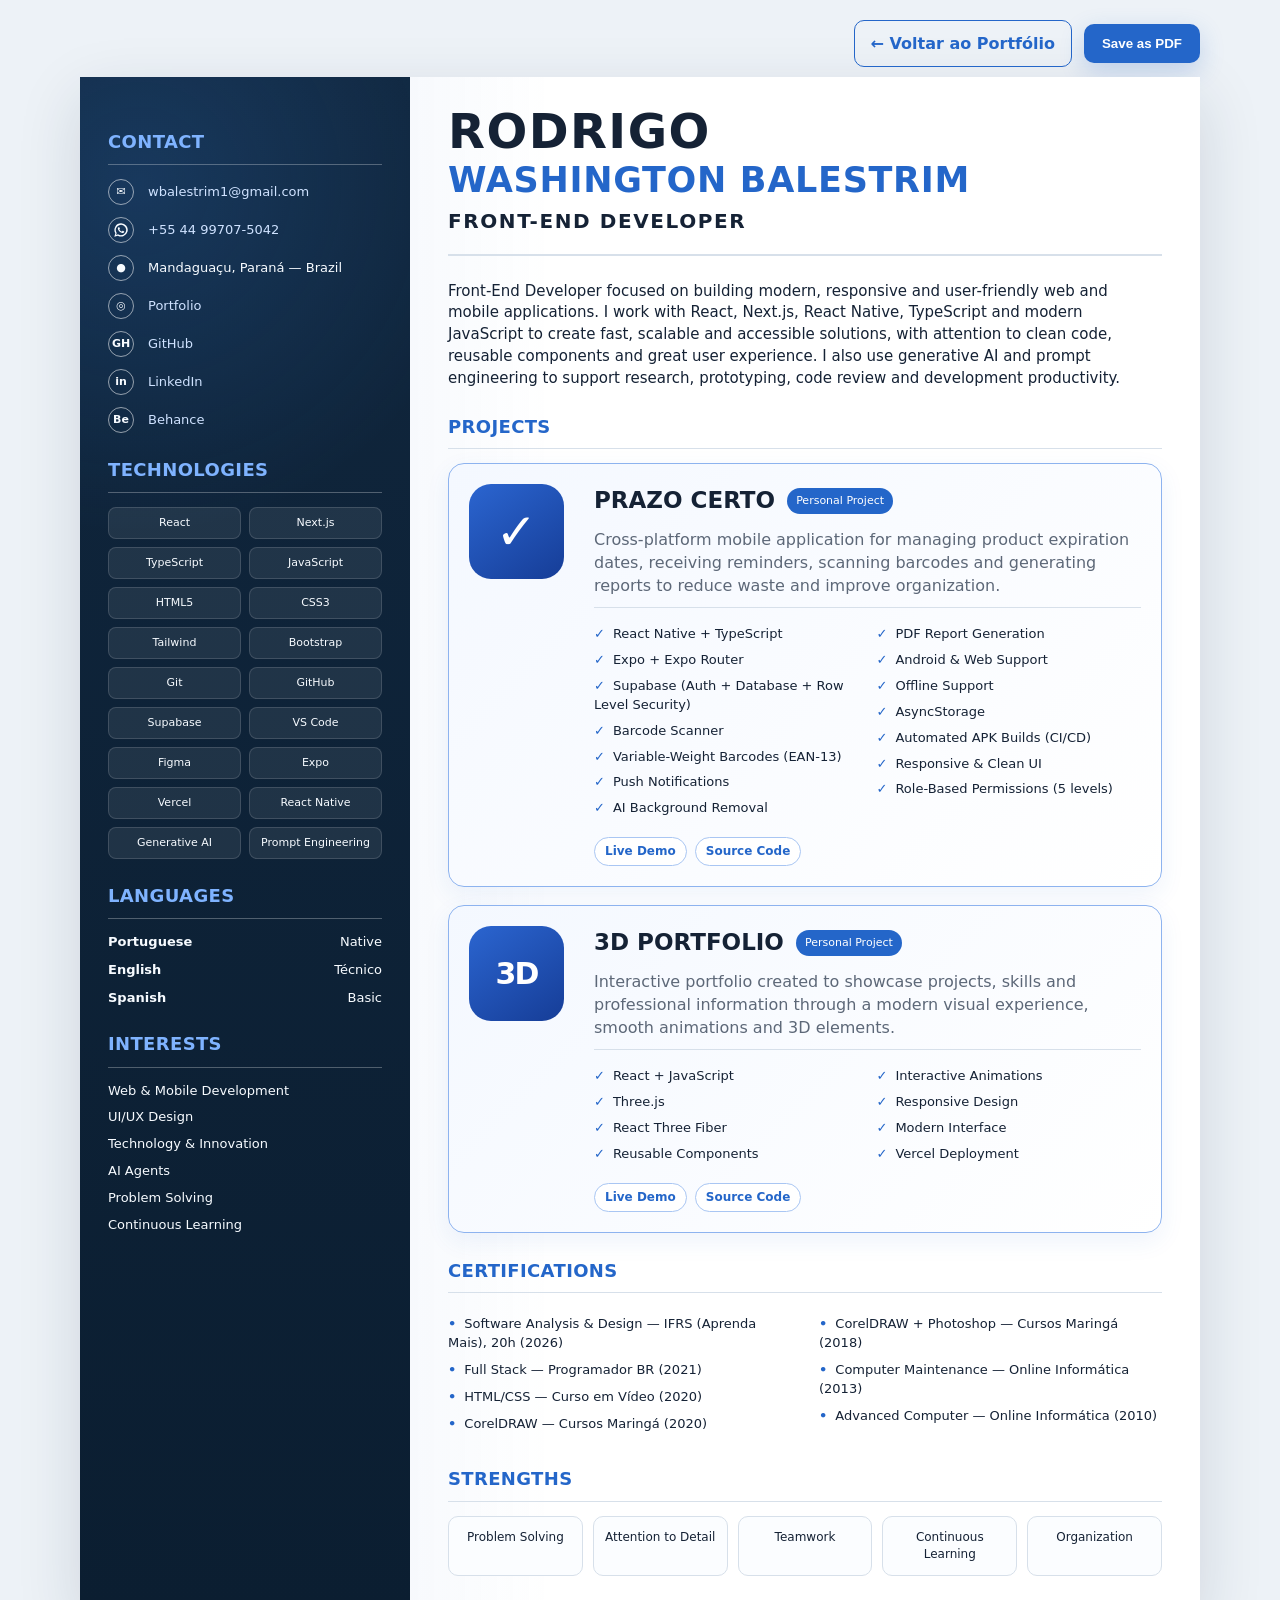
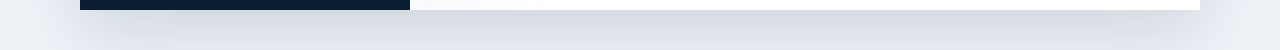
==== commit 9fd8f330: "Add RLS, role-based permissions and IFRS 2026 certificate" ====
--- a/index.html
+++ b/index.html
@@ -119,7 +119,7 @@
               <ul>
                 <li>React Native + TypeScript</li>
                 <li>Expo + Expo Router</li>
-                <li>Supabase (Auth + Database)</li>
+                <li>Supabase (Auth + Database + Row Level Security)</li>
                 <li>Barcode Scanner</li>
                 <li>Variable-Weight Barcodes (EAN-13)</li>
                 <li>Push Notifications</li>
@@ -132,6 +132,7 @@
                 <li>AsyncStorage</li>
                 <li>Automated APK Builds (CI/CD)</li>
                 <li>Responsive & Clean UI</li>
+                <li>Role-Based Permissions (5 levels)</li>
               </ul>
             </div>
             <div class="project-links" aria-label="Prazo Certo project links">
@@ -177,7 +178,8 @@
         <h2>Certifications</h2>
         <div class="cert-grid">
           <ul>
-            <li>Full Stack — Programador BR (2021)</li>
+            <li>Software Analysis & Design — IFRS (Aprenda Mais), 20h (2026)</li>
+                <li>Full Stack — Programador BR (2021)</li>
             <li>HTML/CSS — Curso em Vídeo (2020)</li>
             <li>CorelDRAW — Cursos Maringá (2020)</li>
           </ul>
